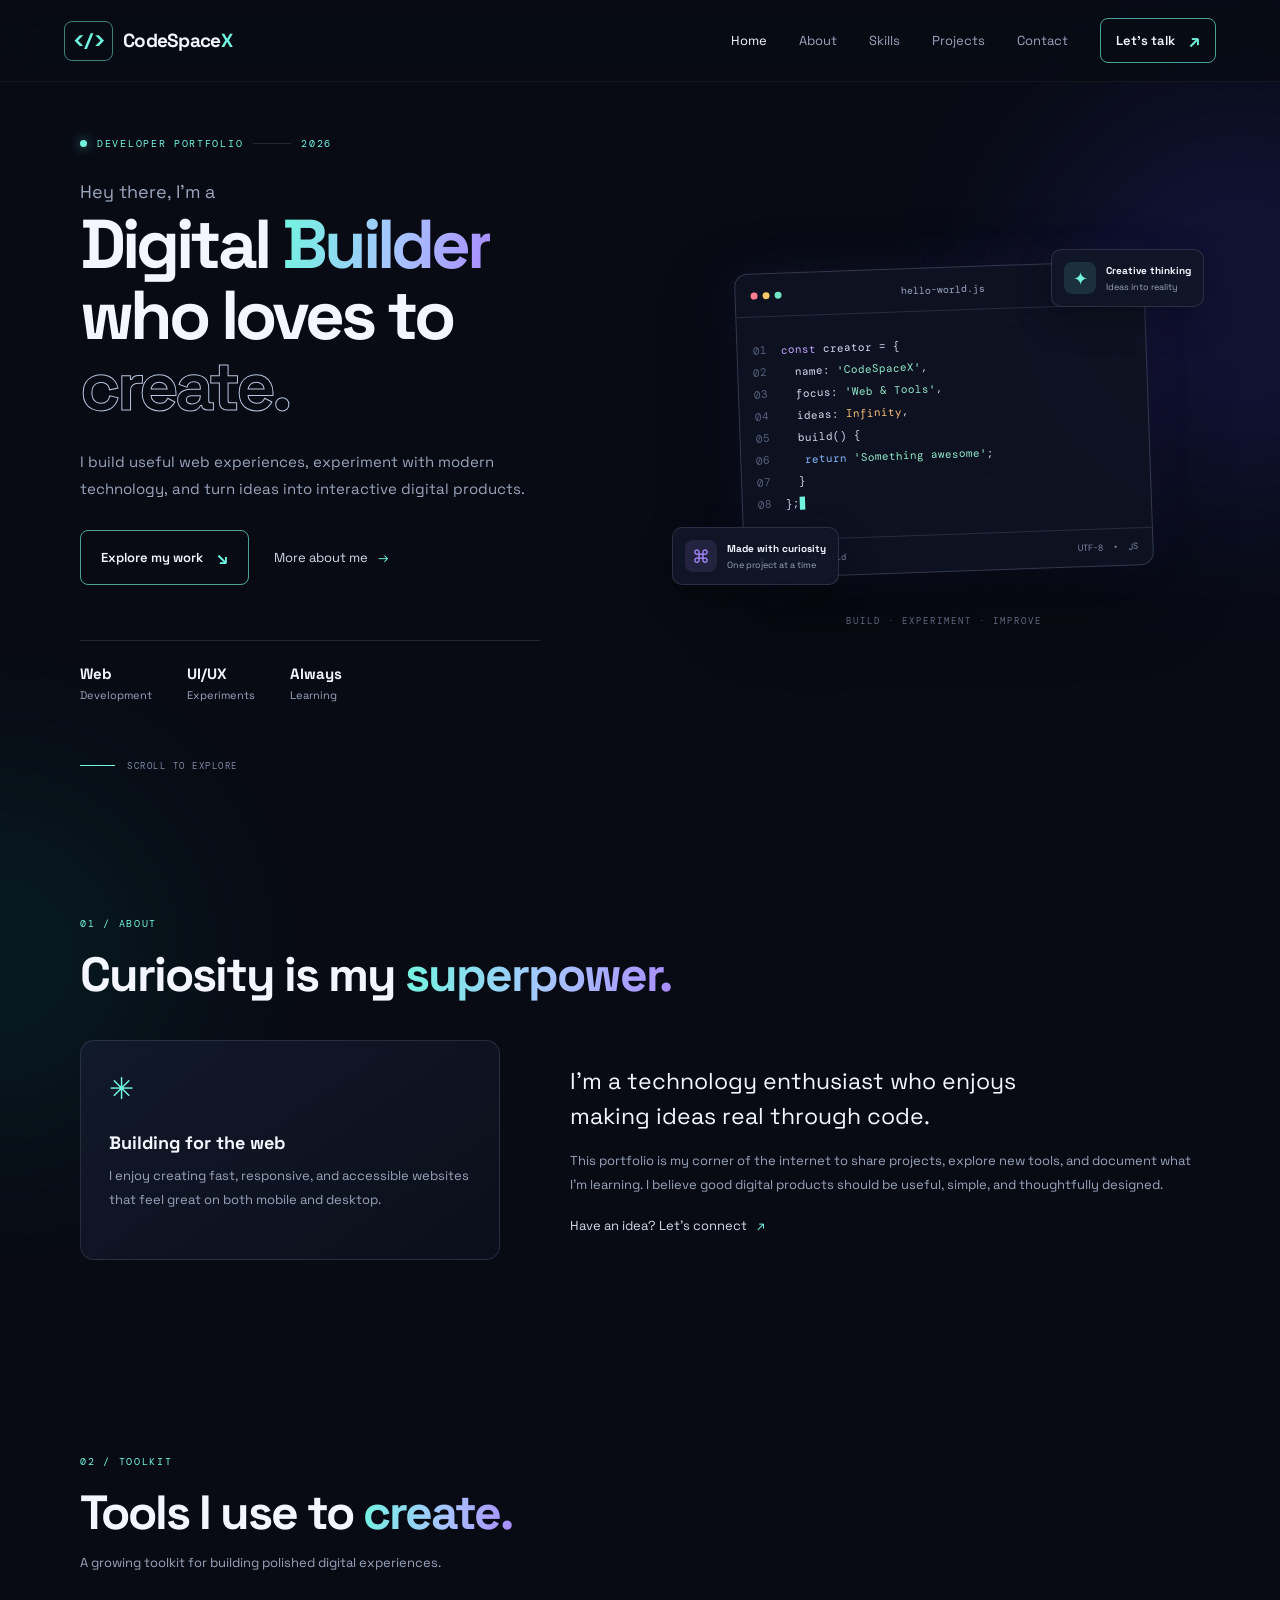
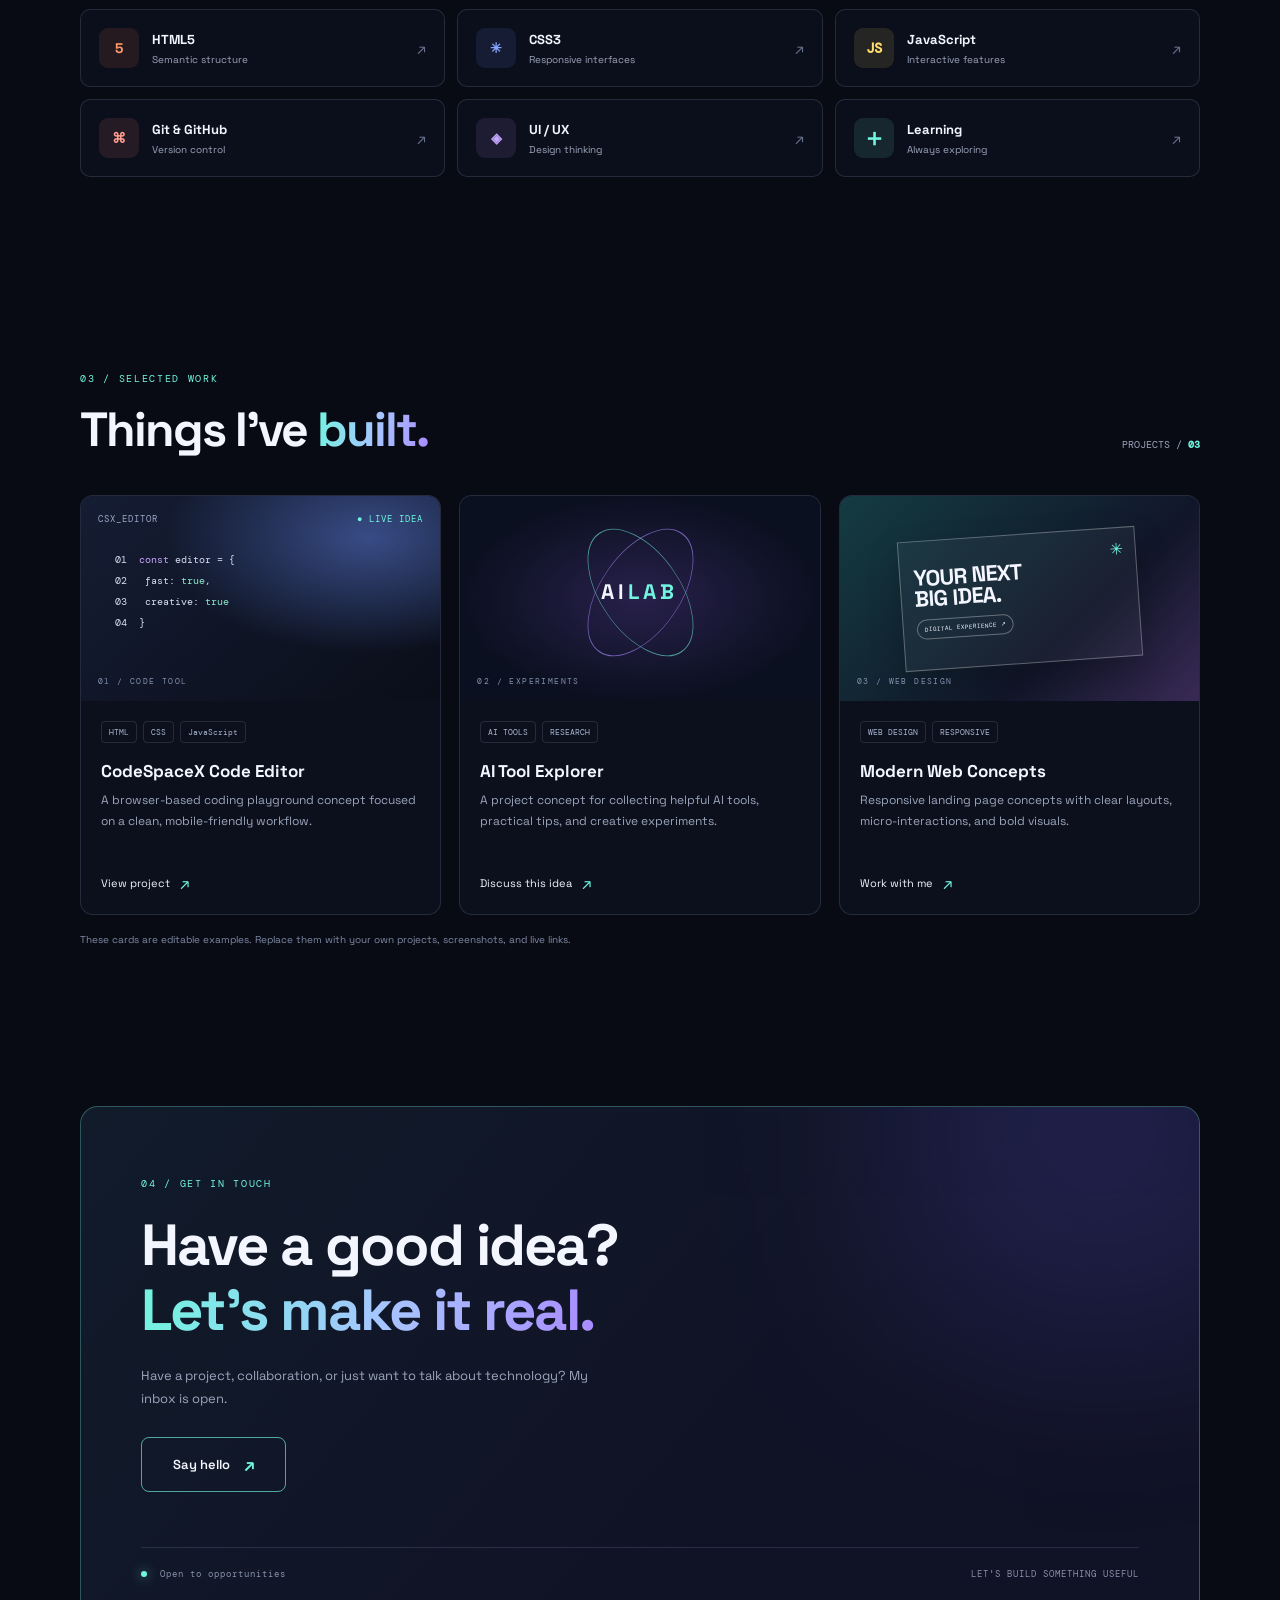
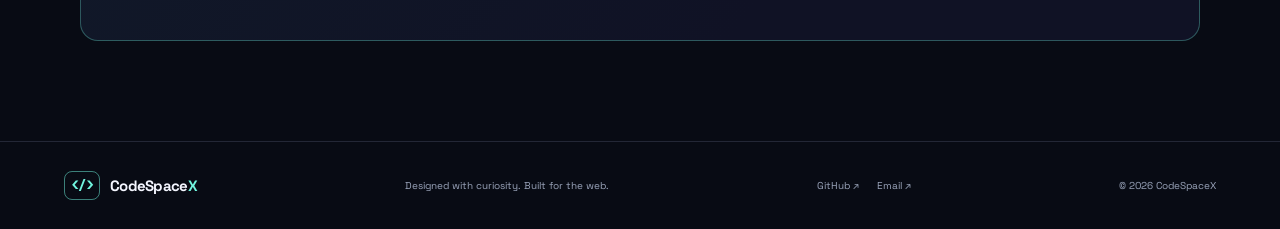
==== index.html @ 58fd900e "Add files via upload" ====
<!DOCTYPE html>
<html lang="en">
<head>
  <meta charset="UTF-8">
  <meta name="viewport" content="width=device-width, initial-scale=1.0">
  <meta name="theme-color" content="#080b14">
  <meta name="description" content="CodeSpaceX — developer portfolio showcasing web projects, tools, and experiments.">
  <title>CodeSpaceX — Developer Portfolio</title>
  <link rel="stylesheet" href="style.css">
  <link rel="preconnect" href="https://fonts.googleapis.com">
  <link rel="preconnect" href="https://fonts.gstatic.com" crossorigin>
  <link href="https://fonts.googleapis.com/css2?family=DM+Mono:wght@400;500&family=Space+Grotesk:wght@400;500;600;700&display=swap" rel="stylesheet">
</head>
<body>
  <div class="ambient ambient-one"></div><div class="ambient ambient-two"></div>
  <header class="site-header">
    <a class="brand" href="#home" aria-label="CodeSpaceX home"><span class="brand-mark">&lt;/&gt;</span><span>CodeSpace<span class="brand-x">X</span></span></a>
    <button class="menu-toggle outline-btn" id="menuToggle" aria-label="Open navigation" aria-expanded="false"><span></span><span></span><span></span></button>
    <nav class="nav" id="nav">
      <a href="#home" class="nav-link active">Home</a><a href="#about" class="nav-link">About</a><a href="#skills" class="nav-link">Skills</a><a href="#projects" class="nav-link">Projects</a><a href="#contact" class="nav-link">Contact</a>
      <a class="outline-btn nav-cta" href="#contact">Let's talk <span>↗</span></a>
    </nav>
  </header>

  <main>
    <section class="hero section" id="home">
      <div class="hero-copy reveal">
        <div class="eyebrow"><span class="status-dot"></span> DEVELOPER PORTFOLIO <span class="eyebrow-line"></span> 2026</div>
        <p class="hero-kicker">Hey there, I'm a</p>
        <h1>Digital <span class="gradient-text">Builder</span><br>who loves to <span class="outline-text">create.</span></h1>
        <p class="hero-description">I build useful web experiences, experiment with modern technology, and turn ideas into interactive digital products.</p>
        <div class="hero-actions"><a class="outline-btn primary-btn" href="#projects">Explore my work <span>↘</span></a><a class="text-link" href="#about">More about me <span>→</span></a></div>
        <div class="hero-meta"><div><strong>Web</strong><span>Development</span></div><div><strong>UI/UX</strong><span>Experiments</span></div><div><strong>Always</strong><span>Learning</span></div></div>
      </div>
      <div class="hero-visual reveal">
        <div class="visual-grid"></div>
        <div class="orbit orbit-a"></div><div class="orbit orbit-b"></div>
        <div class="code-window">
          <div class="window-top"><div class="window-dots"><i></i><i></i><i></i></div><span>hello-world.js</span><span class="window-menu">•••</span></div>
          <div class="code-lines">
            <p><span class="line-no">01</span><span class="code-purple">const</span> creator = {</p>
            <p><span class="line-no">02</span>&nbsp; name: <span class="code-green">'CodeSpaceX'</span>,</p>
            <p><span class="line-no">03</span>&nbsp; focus: <span class="code-green">'Web & Tools'</span>,</p>
            <p><span class="line-no">04</span>&nbsp; ideas: <span class="code-orange">Infinity</span>,</p>
            <p><span class="line-no">05</span>&nbsp; build() {</p>
            <p><span class="line-no">06</span>&nbsp;&nbsp; <span class="code-blue">return</span> <span class="code-green">'Something awesome'</span>;</p>
            <p><span class="line-no">07</span>&nbsp; }</p><p><span class="line-no">08</span>};<span class="cursor">▋</span></p>
          </div>
          <div class="code-footer"><span><i class="status-dot"></i> Ready to build</span><span>UTF-8&nbsp; • &nbsp;JS</span></div>
        </div>
        <div class="floating-chip chip-top"><span class="chip-icon">✦</span><span><b>Creative thinking</b><small>Ideas into reality</small></span></div>
        <div class="floating-chip chip-bottom"><span class="chip-icon purple">⌘</span><span><b>Made with curiosity</b><small>One project at a time</small></span></div>
        <div class="visual-caption">BUILD · EXPERIMENT · IMPROVE</div>
      </div>
      <a class="scroll-cue" href="#about"><span class="scroll-line"></span> SCROLL TO EXPLORE</a>
    </section>

    <section class="section about-section" id="about">
      <div class="section-heading reveal"><p class="eyebrow">01 / ABOUT</p><h2>Curiosity is my <span class="gradient-text">superpower.</span></h2></div>
      <div class="about-grid">
        <div class="about-card glass-card reveal"><div class="card-symbol">✳</div><h3>Building for the web</h3><p>I enjoy creating fast, responsive, and accessible websites that feel great on both mobile and desktop.</p></div>
        <div class="about-copy reveal"><p class="large-copy">I'm a technology enthusiast who enjoys making ideas real through code.</p><p>This portfolio is my corner of the internet to share projects, explore new tools, and document what I'm learning. I believe good digital products should be useful, simple, and thoughtfully designed.</p><a class="text-link" href="#contact">Have an idea? Let's connect <span>↗</span></a></div>
      </div>
    </section>

    <section class="section skills-section" id="skills">
      <div class="section-heading reveal"><p class="eyebrow">02 / TOOLKIT</p><h2>Tools I use to <span class="gradient-text">create.</span></h2><p class="section-subtitle">A growing toolkit for building polished digital experiences.</p></div>
      <div class="skills-grid reveal">
        <div class="skill-item"><span class="skill-icon html-icon">5</span><div><h3>HTML5</h3><p>Semantic structure</p></div><span class="skill-arrow">↗</span></div>
        <div class="skill-item"><span class="skill-icon css-icon">✳</span><div><h3>CSS3</h3><p>Responsive interfaces</p></div><span class="skill-arrow">↗</span></div>
        <div class="skill-item"><span class="skill-icon js-icon">JS</span><div><h3>JavaScript</h3><p>Interactive features</p></div><span class="skill-arrow">↗</span></div>
        <div class="skill-item"><span class="skill-icon git-icon">⌘</span><div><h3>Git & GitHub</h3><p>Version control</p></div><span class="skill-arrow">↗</span></div>
        <div class="skill-item"><span class="skill-icon ui-icon">◈</span><div><h3>UI / UX</h3><p>Design thinking</p></div><span class="skill-arrow">↗</span></div>
        <div class="skill-item"><span class="skill-icon learn-icon">＋</span><div><h3>Learning</h3><p>Always exploring</p></div><span class="skill-arrow">↗</span></div>
      </div>
    </section>

    <section class="section projects-section" id="projects">
      <div class="section-heading projects-heading reveal"><div><p class="eyebrow">03 / SELECTED WORK</p><h2>Things I've <span class="gradient-text">built.</span></h2></div><span class="project-count">PROJECTS / <b>03</b></span></div>
      <div class="projects-grid">
        <article class="project-card reveal"><div class="project-art art-editor"><div class="art-top"><span>CSX_EDITOR</span><span>● LIVE IDEA</span></div><div class="mini-editor"><span class="mini-line">01&nbsp; <i>const</i> editor = {</span><span class="mini-line">02&nbsp;&nbsp; fast: <b>true</b>,</span><span class="mini-line">03&nbsp;&nbsp; creative: <b>true</b></span><span class="mini-line">04&nbsp; }</span></div><div class="art-bottom">01 / CODE TOOL</div></div><div class="project-info"><div class="project-tags"><span>HTML</span><span>CSS</span><span>JavaScript</span></div><h3>CodeSpaceX Code Editor</h3><p>A browser-based coding playground concept focused on a clean, mobile-friendly workflow.</p><a class="project-link" href="https://codespacex-global.github.io/CodeSpaceX-Code-Editor/" target="_blank" rel="noopener noreferrer">View project <span>↗</span></a></div></article>
        <article class="project-card reveal"><div class="project-art art-lab"><div class="lab-orb orb-one"></div><div class="lab-orb orb-two"></div><div class="lab-center">AI<span>LAB</span></div><div class="art-bottom">02 / EXPERIMENTS</div></div><div class="project-info"><div class="project-tags"><span>AI TOOLS</span><span>RESEARCH</span></div><h3>AI Tool Explorer</h3><p>A project concept for collecting helpful AI tools, practical tips, and creative experiments.</p><a class="project-link" href="#contact">Discuss this idea <span>↗</span></a></div></article>
        <article class="project-card reveal"><div class="project-art art-web"><div class="web-card"><span class="web-star">✳</span><span class="web-title">YOUR NEXT<br>BIG IDEA.</span><span class="web-pill">DIGITAL EXPERIENCE ↗</span></div><div class="art-bottom">03 / WEB DESIGN</div></div><div class="project-info"><div class="project-tags"><span>WEB DESIGN</span><span>RESPONSIVE</span></div><h3>Modern Web Concepts</h3><p>Responsive landing page concepts with clear layouts, micro-interactions, and bold visuals.</p><a class="project-link" href="#contact">Work with me <span>↗</span></a></div></article>
      </div>
      <p class="project-note">These cards are editable examples. Replace them with your own projects, screenshots, and live links.</p>
    </section>

    <section class="contact-section section" id="contact">
      <div class="contact-panel reveal"><div class="contact-glow"></div><p class="eyebrow">04 / GET IN TOUCH</p><h2>Have a good idea?<br><span class="gradient-text">Let's make it real.</span></h2><p class="contact-description">Have a project, collaboration, or just want to talk about technology? My inbox is open.</p><a class="outline-btn primary-btn contact-btn" href="mailto:scriptxpay@outlook.com?subject=Hello%20CodeSpaceX">Say hello <span>↗</span></a><div class="contact-bottom"><span><i class="status-dot"></i> Open to opportunities</span><span>LET'S BUILD SOMETHING USEFUL</span></div></div>
    </section>
  </main>

  <footer class="footer"><a class="brand" href="#home"><span class="brand-mark">&lt;/&gt;</span><span>CodeSpace<span class="brand-x">X</span></span></a><p>Designed with curiosity. Built for the web.</p><div class="footer-links"><a href="https://github.com/codespacex-global" target="_blank" rel="noopener noreferrer">GitHub ↗</a><a href="mailto:scriptxpay@outlook.com">Email ↗</a></div><span class="copyright">© <span id="year"></span> CodeSpaceX</span></footer>
  <button id="backToTop" class="back-to-top outline-btn" aria-label="Back to top">↑</button>
  <script src="script.js"></script>
</body>
</html>
---- style.css ----
:root{--bg:#080b14;--panel:#101522;--panel2:#0d1220;--text:#f4f6ff;--muted:#9ba5bb;--line:rgba(166,180,218,.17);--cyan:#71f5df;--purple:#a98bff;--font:'Space Grotesk',sans-serif;--mono:'DM Mono',monospace}*{box-sizing:border-box}html{scroll-behavior:smooth;scroll-padding-top:90px}body{margin:0;background:var(--bg);color:var(--text);font-family:var(--font);overflow-x:hidden}a{color:inherit;text-decoration:none}button{font:inherit}.ambient{position:absolute;pointer-events:none;filter:blur(90px);opacity:.15;border-radius:50%;z-index:-1}.ambient-one{width:400px;height:400px;background:#4d44ff;top:100px;right:-160px}.ambient-two{width:350px;height:350px;background:#00d7b4;top:780px;left:-180px;opacity:.08}.site-header{height:82px;padding:0 max(5vw,24px);display:flex;align-items:center;justify-content:space-between;border-bottom:1px solid rgba(255,255,255,.06);position:sticky;top:0;background:rgba(8,11,20,.82);backdrop-filter:blur(18px);z-index:20}.brand{display:inline-flex;align-items:center;gap:10px;font-size:19px;font-weight:700;letter-spacing:-.7px}.brand-mark{font-family:var(--mono);font-size:18px;color:var(--cyan);border:1px solid rgba(113,245,223,.5);border-radius:8px;padding:7px 8px}.brand-x{color:var(--cyan)}.nav{display:flex;align-items:center;gap:32px}.nav-link{font-size:13px;color:var(--muted);transition:color .25s}.nav-link:hover,.nav-link.active{color:var(--text)}.outline-btn{display:inline-flex;align-items:center;justify-content:center;gap:14px;border:1px solid rgba(113,245,223,.65);background:transparent;color:var(--text);padding:13px 18px;border-radius:8px;font-size:13px;font-weight:600;transition:transform .2s,background .25s,border-color .25s,box-shadow .25s;cursor:pointer}.outline-btn:hover{background:rgba(113,245,223,.09);border-color:var(--cyan);box-shadow:0 0 25px rgba(113,245,223,.1);transform:translateY(-2px)}.outline-btn:active{transform:scale(.96)}.nav-cta{padding:10px 15px}.nav-cta span,.primary-btn span{color:var(--cyan);font-size:18px}.menu-toggle{display:none;padding:10px;gap:4px;flex-direction:column}.menu-toggle span{width:20px;height:2px;background:var(--text);display:block}.section{width:min(1120px,90%);margin:0 auto}.hero{min-height:690px;display:grid;grid-template-columns:1.05fr .95fr;align-items:center;gap:40px;position:relative;padding-top:55px;padding-bottom:100px}.eyebrow{font:10px var(--mono);letter-spacing:1.7px;color:var(--cyan);display:flex;align-items:center;gap:10px}.status-dot{display:inline-block;width:7px;height:7px;background:var(--cyan);border-radius:50%;box-shadow:0 0 12px rgba(113,245,223,.65)}.eyebrow-line{width:38px;height:1px;background:var(--line)}.hero-kicker{font-size:18px;color:var(--muted);margin:30px 0 6px}.hero h1{font-size:clamp(45px,5.4vw,76px);line-height:1.03;letter-spacing:-4px;margin:0;font-weight:700}.gradient-text{background:linear-gradient(100deg,var(--cyan),#a7c4ff 55%,var(--purple));-webkit-background-clip:text;background-clip:text;color:transparent}.outline-text{-webkit-text-stroke:1px #b9c4dc;color:transparent}.hero-description{color:var(--muted);line-height:1.8;max-width:450px;font-size:15px;margin:25px 0 28px}.hero-actions{display:flex;align-items:center;gap:25px;flex-wrap:wrap}.primary-btn{padding:15px 20px}.text-link{font-size:13px;color:#d4daea;transition:color .2s}.text-link span{color:var(--cyan);margin-left:7px}.text-link:hover{color:var(--cyan)}.hero-meta{display:flex;gap:35px;margin-top:55px;padding-top:23px;border-top:1px solid var(--line);max-width:460px}.hero-meta div{display:flex;flex-direction:column;gap:5px}.hero-meta strong{font-size:15px}.hero-meta span{font-size:11px;color:var(--muted)}.hero-visual{min-height:420px;position:relative;display:flex;align-items:center;justify-content:center}.visual-grid{position:absolute;inset:0;background-image:linear-gradient(rgba(164,177,218,.07) 1px,transparent 1px),linear-gradient(90deg,rgba(164,177,218,.07) 1px,transparent 1px);background-size:30px 30px;mask-image:radial-gradient(ellipse,black 15%,transparent 72%)}.orbit{position:absolute;border:1px solid rgba(169,139,255,.25);border-radius:50%;transform:rotate(-24deg)}.orbit-a{width:370px;height:150px}.orbit-b{width:330px;height:230px;transform:rotate(50deg);border-color:rgba(113,245,223,.18)}.code-window{width:min(410px,95%);background:rgba(14,19,33,.94);border:1px solid rgba(174,189,229,.23);border-radius:13px;box-shadow:0 30px 80px rgba(0,0,0,.4),0 0 45px rgba(105,91,255,.1);position:relative;z-index:2;overflow:hidden;transform:rotate(-2deg)}.window-top{height:43px;border-bottom:1px solid var(--line);display:flex;align-items:center;justify-content:space-between;padding:0 15px;color:#9aa6c2;font:10px var(--mono)}.window-dots{display:flex;gap:5px}.window-dots i{width:7px;height:7px;border-radius:50%;background:#ff7c93}.window-dots i:nth-child(2){background:#f6c66a}.window-dots i:nth-child(3){background:#71e5c5}.window-menu{letter-spacing:2px}.code-lines{padding:22px 15px 25px;font:11px/2 var(--mono);color:#d5d9eb;white-space:nowrap}.code-lines p{margin:0}.line-no{display:inline-block;width:28px;color:#55617c}.code-purple{color:#c3a4ff}.code-green{color:#91e9ca}.code-orange{color:#ffc17b}.code-blue{color:#87b8ff}.cursor{color:var(--cyan);animation:blink 1s steps(2,start) infinite}.code-footer{padding:12px 15px;border-top:1px solid var(--line);display:flex;justify-content:space-between;font:9px var(--mono);color:#7f8aa6}.code-footer .status-dot{width:5px;height:5px;margin-right:6px}.floating-chip{position:absolute;z-index:4;background:rgba(17,23,39,.95);border:1px solid var(--line);box-shadow:0 12px 35px #0004;border-radius:10px;padding:12px;display:flex;align-items:center;gap:10px;animation:float 5s ease-in-out infinite}.chip-top{top:40px;right:-4px}.chip-bottom{bottom:44px;left:-15px;animation-delay:-2s}.chip-icon{width:32px;height:32px;display:grid;place-items:center;border-radius:8px;background:rgba(113,245,223,.12);color:var(--cyan);font-size:18px}.chip-icon.purple{color:var(--purple);background:rgba(169,139,255,.12)}.floating-chip b,.floating-chip small{display:block}.floating-chip b{font-size:10px}.floating-chip small{font-size:9px;color:var(--muted);margin-top:4px}.visual-caption{position:absolute;bottom:2px;font:9px var(--mono);letter-spacing:2px;color:#6f7892}.scroll-cue{position:absolute;bottom:30px;left:0;display:flex;align-items:center;gap:12px;font:9px var(--mono);letter-spacing:1.5px;color:#7f8aa6}.scroll-line{height:1px;width:35px;background:var(--cyan)}.about-section,.skills-section,.projects-section{padding-top:105px;padding-bottom:80px}.section-heading{margin-bottom:38px}.section-heading .eyebrow{margin-bottom:18px}.section-heading h2,.contact-panel h2{font-size:clamp(32px,4vw,48px);letter-spacing:-2px;line-height:1.13;margin:0}.about-grid{display:grid;grid-template-columns:.8fr 1.2fr;gap:70px;align-items:center}.glass-card{border:1px solid var(--line);background:linear-gradient(145deg,rgba(20,28,46,.8),rgba(12,16,28,.8));border-radius:14px;padding:28px;min-height:220px}.card-symbol{color:var(--cyan);font-size:30px;margin-bottom:23px}.glass-card h3{font-size:18px;margin:0 0 10px}.glass-card p,.about-copy p:not(.large-copy){color:var(--muted);font-size:13px;line-height:1.85;margin:0}.large-copy{font-size:23px;line-height:1.5;max-width:500px;margin:0 0 16px}.about-copy .text-link{display:inline-block;margin-top:20px}.section-subtitle{font-size:13px;color:var(--muted);margin-top:14px}.skills-grid{display:grid;grid-template-columns:repeat(3,1fr);gap:12px}.skill-item{display:flex;align-items:center;gap:13px;padding:18px;border:1px solid var(--line);border-radius:10px;background:rgba(16,21,34,.55);transition:transform .25s,border-color .25s,background .25s}.skill-item:hover{transform:translateY(-4px);border-color:rgba(113,245,223,.5);background:rgba(21,30,45,.8)}.skill-icon{width:40px;height:40px;border-radius:9px;display:grid;place-items:center;font-weight:700;font-size:14px;flex-shrink:0}.html-icon{background:#ff79451b;color:#ff986b}.css-icon{background:#6b8dff1b;color:#86a3ff}.js-icon{background:#ffdc6d1b;color:#ffdc6d;font-family:var(--mono)}.git-icon{background:#ff81751b;color:#ff9b8f}.ui-icon{background:#b68cff1b;color:#c5a6ff}.learn-icon{background:#71f5df1b;color:var(--cyan);font-size:24px}.skill-item h3{font-size:13px;margin:0 0 5px}.skill-item p{font-size:10px;color:var(--muted);margin:0}.skill-arrow{margin-left:auto;color:#66718c;font-size:15px}.projects-heading{display:flex;justify-content:space-between;align-items:end}.project-count{font:10px var(--mono);color:var(--muted);padding-bottom:6px}.project-count b{color:var(--cyan)}.projects-grid{display:grid;grid-template-columns:repeat(3,1fr);gap:18px}.project-card{border:1px solid var(--line);border-radius:13px;overflow:hidden;background:rgba(14,19,32,.7);transition:transform .25s,border-color .25s}.project-card:hover{transform:translateY(-5px);border-color:rgba(113,245,223,.45)}.project-art{height:205px;position:relative;overflow:hidden;padding:17px}.art-top{display:flex;justify-content:space-between;font:9px var(--mono);letter-spacing:1px;color:#9ba7c5}.art-top span:last-child{color:var(--cyan)}.art-editor{background:radial-gradient(ellipse at 80% 20%,#384c86 0,transparent 50%),linear-gradient(140deg,#151d34,#0a0e19)}.mini-editor{display:flex;flex-direction:column;gap:8px;margin:28px 0 0 17px;font:10px var(--mono);color:#d5dff5}.mini-line i{font-style:normal;color:#c5a4ff}.mini-line b{font-weight:400;color:#8ce8c8}.art-bottom{position:absolute;bottom:15px;left:17px;font:8px var(--mono);letter-spacing:1.4px;color:#8290ad}.art-lab{background:radial-gradient(ellipse at 50% 50%,#28204b,#0b1020 70%)}.lab-orb{position:absolute;border-radius:50%;border:1px solid rgba(169,139,255,.65);width:145px;height:145px;left:calc(50% - 72px);top:24px;transform:rotate(35deg) scaleX(.55)}.orb-two{transform:rotate(-35deg) scaleX(.55);border-color:rgba(113,245,223,.6)}.lab-center{position:absolute;top:82px;left:0;right:0;text-align:center;font-size:21px;font-weight:700;letter-spacing:4px}.lab-center span{color:var(--cyan)}.art-web{background:linear-gradient(135deg,#143c42,#111629 65%,#392a55);display:grid;place-items:center}.web-card{border:1px solid #ffffff4a;background:#ffffff0a;width:73%;height:130px;padding:13px;position:relative;transform:rotate(-4deg);box-shadow:0 15px 35px #0003}.web-star{position:absolute;right:12px;top:10px;color:var(--cyan)}.web-title{display:block;font-size:22px;line-height:.95;letter-spacing:-1px;font-weight:700;margin-top:13px}.web-pill{display:inline-block;margin-top:10px;padding:5px 7px;border:1px solid #ffffff55;border-radius:20px;font:6px var(--mono)}.project-info{padding:20px}.project-tags{display:flex;gap:6px;flex-wrap:wrap}.project-tags span{font:8px var(--mono);color:#aab6d2;border:1px solid var(--line);border-radius:4px;padding:5px 7px}.project-info h3{font-size:17px;margin:17px 0 8px}.project-info p{font-size:12px;line-height:1.75;color:var(--muted);min-height:63px;margin:0 0 18px}.project-link{font-size:11px;color:var(--text);display:inline-flex;gap:10px;align-items:center}.project-link span{color:var(--cyan);font-size:16px;transition:transform .2s}.project-link:hover span{transform:translate(3px,-3px)}.project-note{color:#7f8aa6;font-size:10px;margin-top:18px}.contact-section{padding-top:70px;padding-bottom:100px}.contact-panel{position:relative;overflow:hidden;border:1px solid rgba(113,245,223,.3);border-radius:18px;padding:60px;background:linear-gradient(130deg,#111b2a,#101225 70%)}.contact-glow{position:absolute;right:-90px;top:-160px;width:380px;height:380px;background:#7064ff;filter:blur(110px);opacity:.18;pointer-events:none}.contact-panel>*:not(.contact-glow){position:relative}.contact-panel .eyebrow{margin-bottom:23px}.contact-panel h2{font-size:clamp(36px,5vw,58px)}.contact-description{font-size:13px;color:var(--muted);max-width:460px;line-height:1.8;margin:20px 0 26px}.contact-btn{min-width:145px}.contact-bottom{display:flex;justify-content:space-between;gap:15px;border-top:1px solid var(--line);margin-top:55px;padding-top:20px;font:9px var(--mono);letter-spacing:1px;color:#8792ac}.contact-bottom .status-dot{width:6px;height:6px;margin-right:7px}.footer{border-top:1px solid var(--line);padding:27px 5%;display:flex;align-items:center;justify-content:space-between;gap:20px;flex-wrap:wrap}.footer .brand{font-size:15px}.footer .brand-mark{font-size:13px;padding:5px 6px}.footer p,.copyright,.footer-links a{font-size:10px;color:var(--muted)}.footer-links{display:flex;gap:18px}.footer-links a:hover{color:var(--cyan)}.back-to-top{position:fixed;right:22px;bottom:22px;width:42px;height:42px;padding:0;font-size:20px;background:#0c1320;opacity:0;visibility:hidden;transform:translateY(10px);z-index:15}.back-to-top.visible{opacity:1;visibility:visible;transform:translateY(0)}.reveal{opacity:0;transform:translateY(22px);transition:opacity .7s ease,transform .7s ease}.reveal.in-view{opacity:1;transform:translateY(0)}@keyframes float{0%,100%{translate:0 0}50%{translate:0 -9px}}@keyframes blink{to{visibility:hidden}}@media(max-width:900px){.hero{grid-template-columns:1fr 1fr;gap:15px}.hero h1{font-size:clamp(43px,6vw,60px);letter-spacing:-3px}.hero-visual{transform:scale(.9)}.chip-top{right:-15px}.about-grid{gap:35px}.projects-grid{gap:12px}.project-info{padding:15px}.project-art{height:180px}.contact-panel{padding:45px}}@media(max-width:700px){.site-header{height:70px;padding:0 5%}.menu-toggle{display:flex}.nav{display:none;position:absolute;top:69px;left:0;right:0;padding:20px 5% 25px;background:rgba(8,11,20,.98);border-bottom:1px solid var(--line);flex-direction:column;align-items:stretch;gap:0}.nav.open{display:flex}.nav-link{padding:14px 0;border-bottom:1px solid rgba(255,255,255,.05)}.nav-cta{margin-top:15px;align-self:flex-start}.hero{grid-template-columns:1fr;padding-top:65px;padding-bottom:85px;gap:25px}.hero h1{font-size:clamp(48px,12vw,70px);letter-spacing:-3px}.hero-description{font-size:14px}.hero-meta{margin-top:38px;gap:25px}.hero-visual{min-height:370px;margin-top:10px;transform:none}.code-window{width:min(410px,90%)}.chip-top{right:0;top:12px}.chip-bottom{left:0;bottom:30px}.scroll-cue{bottom:12px}.about-section,.skills-section,.projects-section{padding-top:75px;padding-bottom:45px}.about-grid{grid-template-columns:1fr;gap:25px}.glass-card{min-height:auto}.skills-grid{grid-template-columns:repeat(2,1fr);gap:9px}.skill-item{padding:12px;gap:9px}.skill-icon{width:34px;height:34px}.skill-item h3{font-size:12px}.skill-item p{font-size:9px}.projects-heading{align-items:start;gap:10px}.project-count{font-size:8px;padding-top:8px}.projects-grid{grid-template-columns:1fr;gap:18px}.project-art{height:210px}.project-info{padding:20px}.project-info p{min-height:0}.contact-section{padding-top:45px;padding-bottom:65px}.contact-panel{padding:35px 24px}.contact-bottom{margin-top:40px;flex-direction:column}.footer{justify-content:center;text-align:center;flex-direction:column;gap:13px;padding:28px 5%}.footer p{margin:0}.back-to-top{right:14px;bottom:14px}}@media(prefers-reduced-motion:reduce){*,*::before,*::after{scroll-behavior:auto!important;animation-duration:.01ms!important;transition-duration:.01ms!important}.reveal{opacity:1;transform:none}}
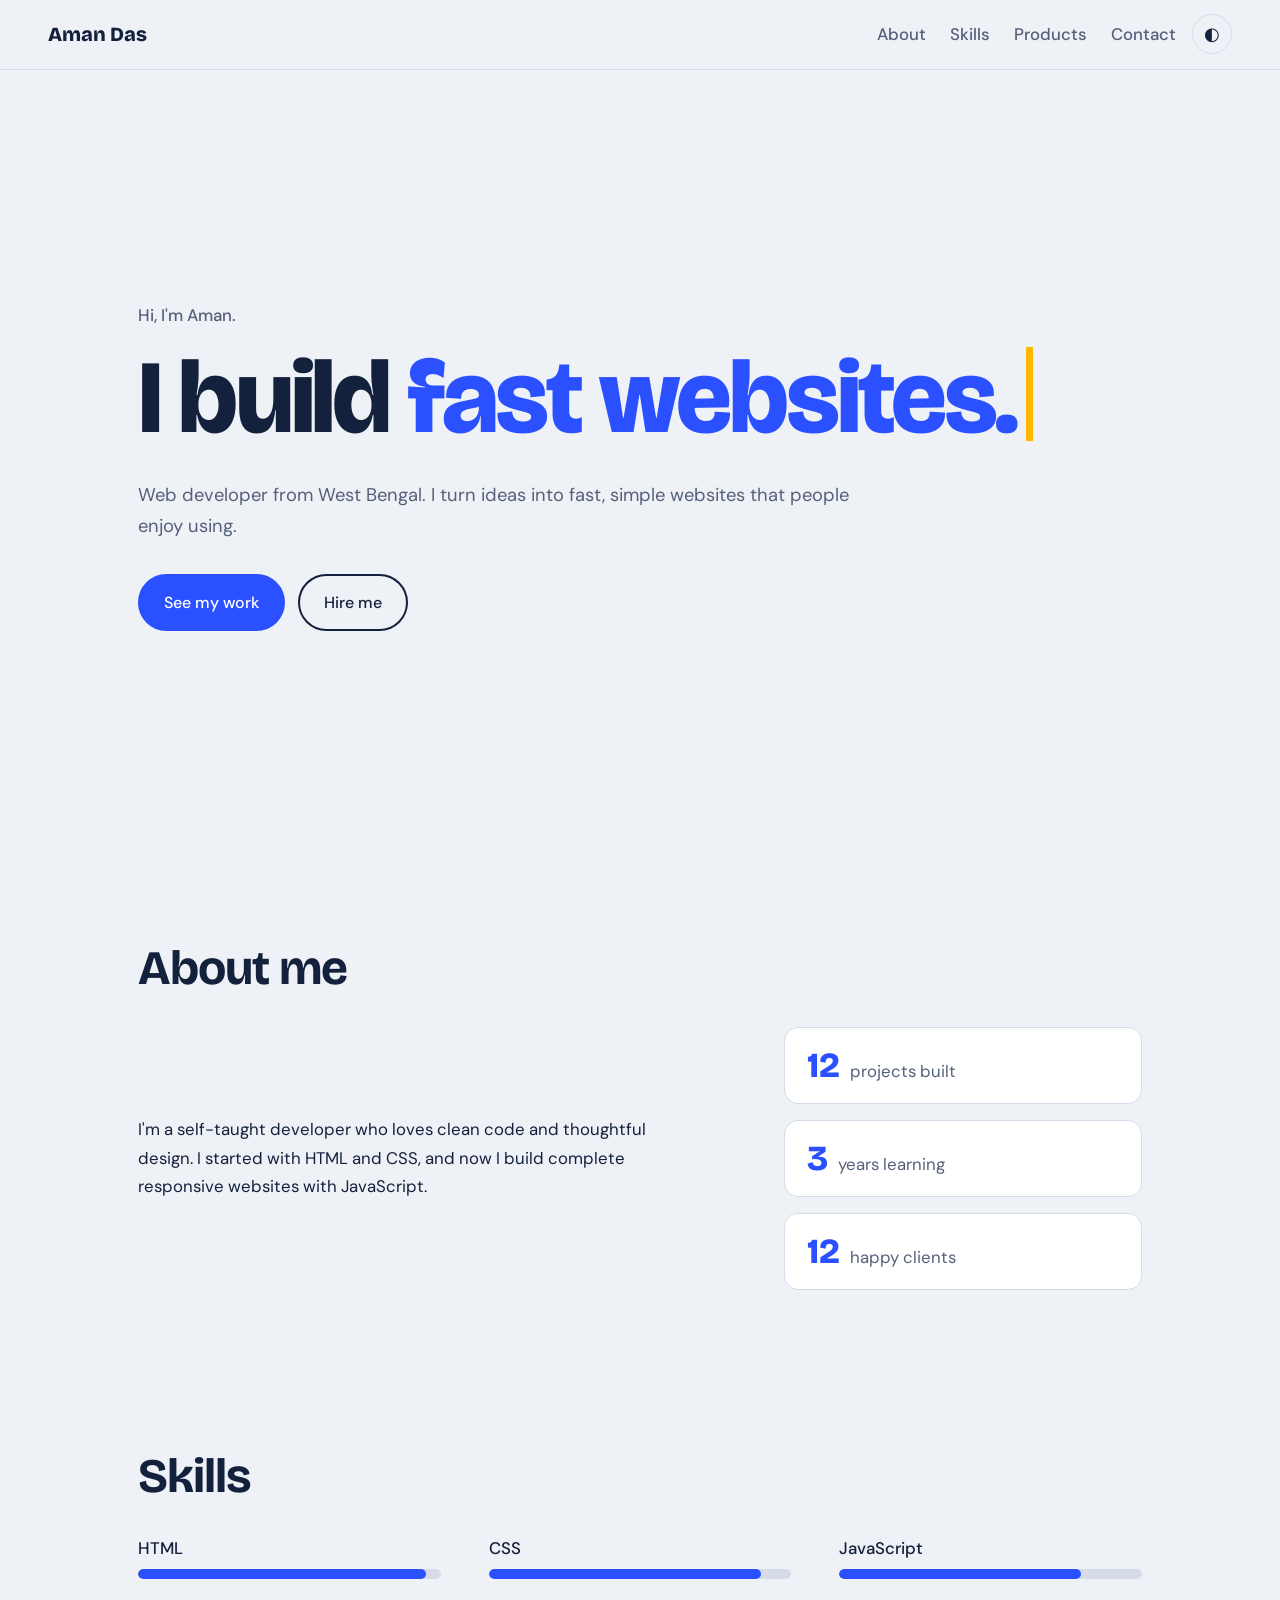
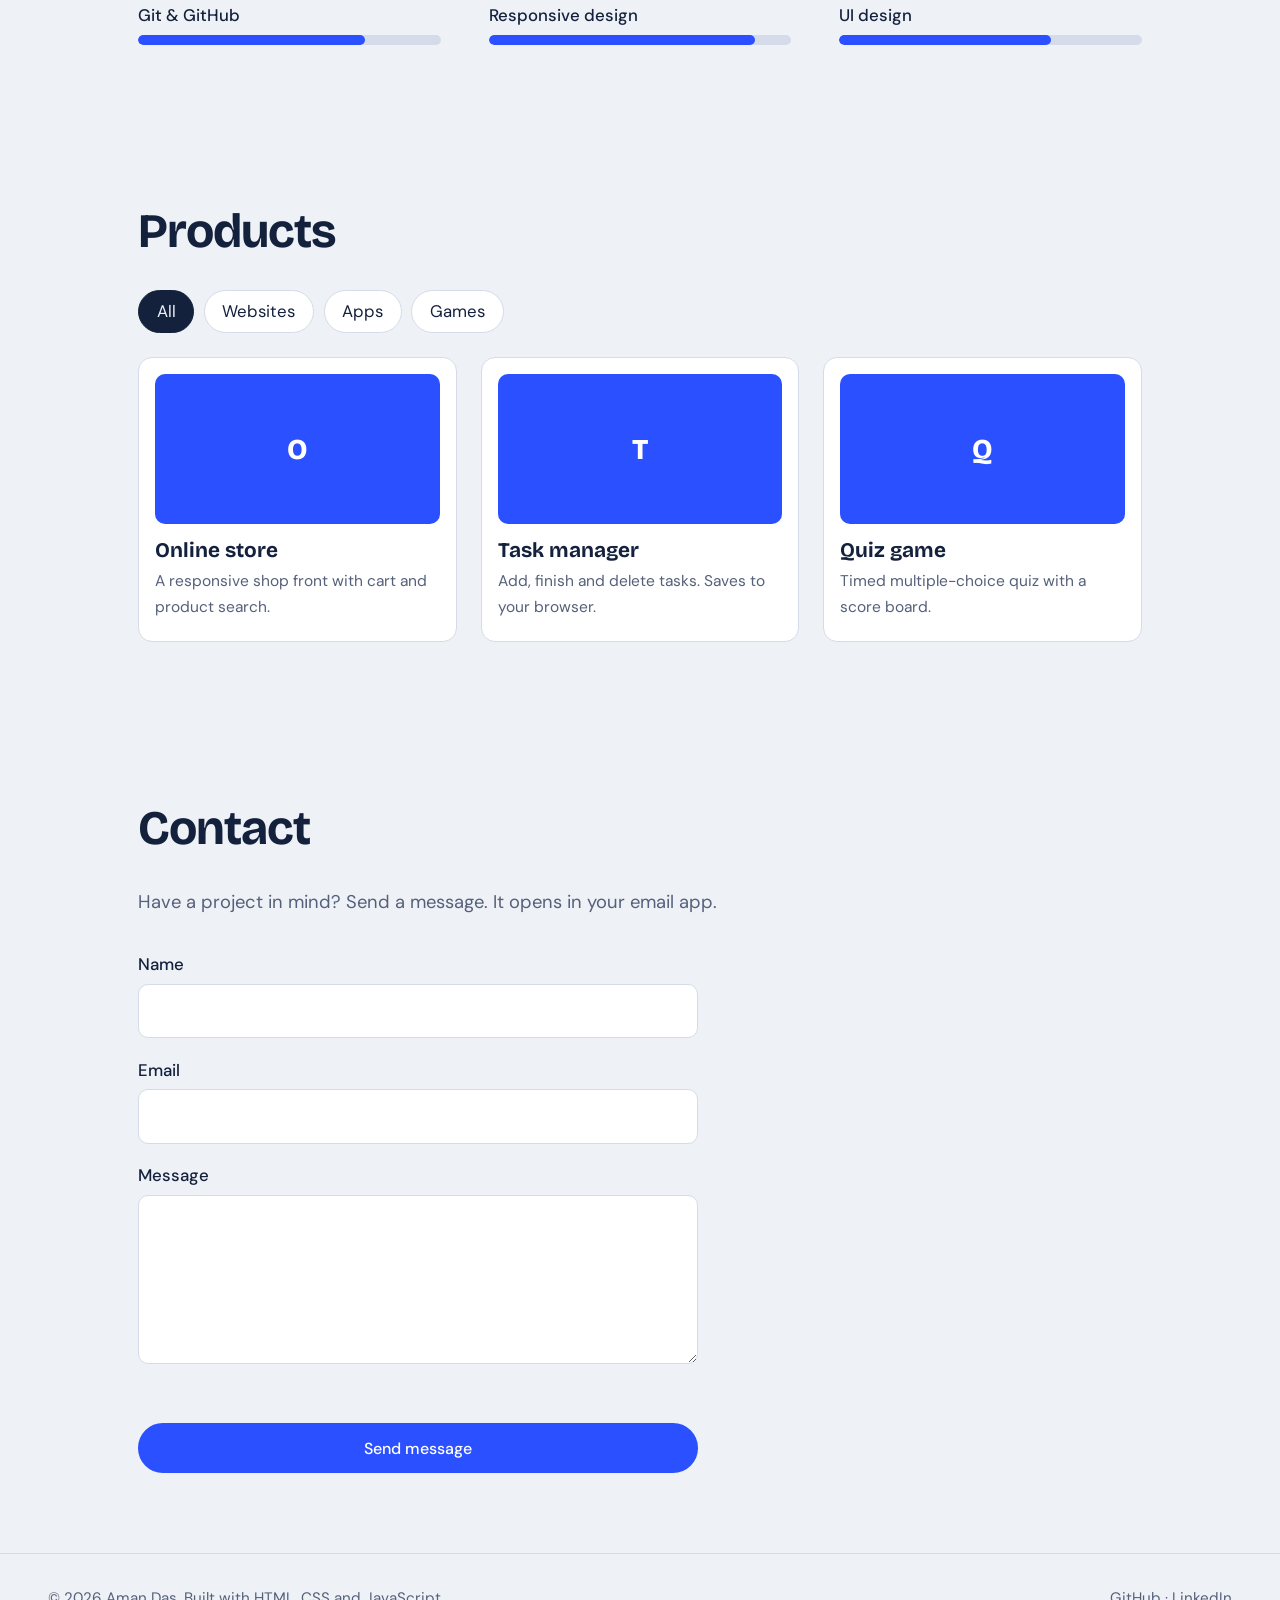
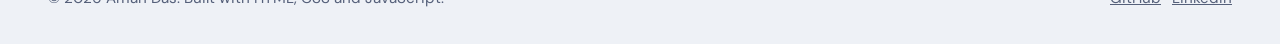
==== commit 68a6b81b: "Add files via upload" ====
--- a/index.html
+++ b/index.html
@@ -1,97 +1,86 @@
 <!DOCTYPE html>
 <html lang="en">
 <head>
-  <meta charset="UTF-8">
-  <meta name="viewport" content="width=device-width, initial-scale=1.0">
-  <meta name="theme-color" content="#080b14">
-  <meta name="description" content="CodeSpaceX — developer portfolio showcasing web projects, tools, and experiments.">
-  <title>CodeSpaceX — Developer Portfolio</title>
-  <link rel="stylesheet" href="style.css">
-  <link rel="preconnect" href="https://fonts.googleapis.com">
-  <link rel="preconnect" href="https://fonts.gstatic.com" crossorigin>
-  <link href="https://fonts.googleapis.com/css2?family=DM+Mono:wght@400;500&family=Space+Grotesk:wght@400;500;600;700&display=swap" rel="stylesheet">
+<meta charset="UTF-8">
+<meta name="viewport" content="width=device-width, initial-scale=1">
+<title>Aman Das | Web Developer</title>
+<meta name="description" content="Portfolio of Aman Das, a web developer who builds fast, clean websites.">
+<link rel="preconnect" href="https://fonts.googleapis.com">
+<link rel="preconnect" href="https://fonts.gstatic.com" crossorigin>
+<link href="https://fonts.googleapis.com/css2?family=Bricolage+Grotesque:wght@500;700;800&family=DM+Sans:wght@400;500&display=swap" rel="stylesheet">
+<link rel="stylesheet" href="style.css">
 </head>
 <body>
-  <div class="ambient ambient-one"></div><div class="ambient ambient-two"></div>
-  <header class="site-header">
-    <a class="brand" href="#home" aria-label="CodeSpaceX home"><span class="brand-mark">&lt;/&gt;</span><span>CodeSpace<span class="brand-x">X</span></span></a>
-    <button class="menu-toggle outline-btn" id="menuToggle" aria-label="Open navigation" aria-expanded="false"><span></span><span></span><span></span></button>
-    <nav class="nav" id="nav">
-      <a href="#home" class="nav-link active">Home</a><a href="#about" class="nav-link">About</a><a href="#skills" class="nav-link">Skills</a><a href="#projects" class="nav-link">Projects</a><a href="#contact" class="nav-link">Contact</a>
-      <a class="outline-btn nav-cta" href="#contact">Let's talk <span>↗</span></a>
-    </nav>
-  </header>
+<header class="nav">
+  <a class="logo" href="#home">Aman Das</a>
+  <nav id="menu" aria-label="Main">
+    <a href="#about">About</a>
+    <a href="#skills">Skills</a>
+    <a href="#projects">Products</a>
+    <a href="#contact">Contact</a>
+  </nav>
+  <button id="theme" class="icon-btn" aria-label="Switch dark or light theme">◐</button>
+  <button id="burger" class="icon-btn burger" aria-label="Open menu" aria-expanded="false">☰</button>
+</header>
 
-  <main>
-    <section class="hero section" id="home">
-      <div class="hero-copy reveal">
-        <div class="eyebrow"><span class="status-dot"></span> DEVELOPER PORTFOLIO <span class="eyebrow-line"></span> 2026</div>
-        <p class="hero-kicker">Hey there, I'm a</p>
-        <h1>Digital <span class="gradient-text">Builder</span><br>who loves to <span class="outline-text">create.</span></h1>
-        <p class="hero-description">I build useful web experiences, experiment with modern technology, and turn ideas into interactive digital products.</p>
-        <div class="hero-actions"><a class="outline-btn primary-btn" href="#projects">Explore my work <span>↘</span></a><a class="text-link" href="#about">More about me <span>→</span></a></div>
-        <div class="hero-meta"><div><strong>Web</strong><span>Development</span></div><div><strong>UI/UX</strong><span>Experiments</span></div><div><strong>Always</strong><span>Learning</span></div></div>
-      </div>
-      <div class="hero-visual reveal">
-        <div class="visual-grid"></div>
-        <div class="orbit orbit-a"></div><div class="orbit orbit-b"></div>
-        <div class="code-window">
-          <div class="window-top"><div class="window-dots"><i></i><i></i><i></i></div><span>hello-world.js</span><span class="window-menu">•••</span></div>
-          <div class="code-lines">
-            <p><span class="line-no">01</span><span class="code-purple">const</span> creator = {</p>
-            <p><span class="line-no">02</span>&nbsp; name: <span class="code-green">'CodeSpaceX'</span>,</p>
-            <p><span class="line-no">03</span>&nbsp; focus: <span class="code-green">'Web & Tools'</span>,</p>
-            <p><span class="line-no">04</span>&nbsp; ideas: <span class="code-orange">Infinity</span>,</p>
-            <p><span class="line-no">05</span>&nbsp; build() {</p>
-            <p><span class="line-no">06</span>&nbsp;&nbsp; <span class="code-blue">return</span> <span class="code-green">'Something awesome'</span>;</p>
-            <p><span class="line-no">07</span>&nbsp; }</p><p><span class="line-no">08</span>};<span class="cursor">▋</span></p>
-          </div>
-          <div class="code-footer"><span><i class="status-dot"></i> Ready to build</span><span>UTF-8&nbsp; • &nbsp;JS</span></div>
-        </div>
-        <div class="floating-chip chip-top"><span class="chip-icon">✦</span><span><b>Creative thinking</b><small>Ideas into reality</small></span></div>
-        <div class="floating-chip chip-bottom"><span class="chip-icon purple">⌘</span><span><b>Made with curiosity</b><small>One project at a time</small></span></div>
-        <div class="visual-caption">BUILD · EXPERIMENT · IMPROVE</div>
-      </div>
-      <a class="scroll-cue" href="#about"><span class="scroll-line"></span> SCROLL TO EXPLORE</a>
-    </section>
+<main>
+<section id="home" class="hero">
+  <p class="hello">Hi, I'm Aman.</p>
+  <h1>I build <span id="role" class="role"></span><span class="caret" aria-hidden="true"></span></h1>
+  <p class="lead">Web developer from West Bengal. I turn ideas into fast, simple websites that people enjoy using.</p>
+  <div class="actions">
+    <a class="btn primary" href="#projects">See my work</a>
+    <a class="btn" href="#contact">Hire me</a>
+  </div>
+</section>
 
-    <section class="section about-section" id="about">
-      <div class="section-heading reveal"><p class="eyebrow">01 / ABOUT</p><h2>Curiosity is my <span class="gradient-text">superpower.</span></h2></div>
-      <div class="about-grid">
-        <div class="about-card glass-card reveal"><div class="card-symbol">✳</div><h3>Building for the web</h3><p>I enjoy creating fast, responsive, and accessible websites that feel great on both mobile and desktop.</p></div>
-        <div class="about-copy reveal"><p class="large-copy">I'm a technology enthusiast who enjoys making ideas real through code.</p><p>This portfolio is my corner of the internet to share projects, explore new tools, and document what I'm learning. I believe good digital products should be useful, simple, and thoughtfully designed.</p><a class="text-link" href="#contact">Have an idea? Let's connect <span>↗</span></a></div>
-      </div>
-    </section>
+<section id="about" class="wrap">
+  <h2>About me</h2>
+  <div class="about-grid">
+    <p>I'm a self-taught developer who loves clean code and thoughtful design. I started with HTML and CSS, and now I build complete responsive websites with JavaScript.</p>
+    <ul class="facts">
+      <li><strong id="c1" data-to="25">0</strong> projects built</li>
+      <li><strong id="c2" data-to="3">0</strong> years learning</li>
+      <li><strong id="c3" data-to="12">0</strong> happy clients</li>
+    </ul>
+  </div>
+</section>
 
-    <section class="section skills-section" id="skills">
-      <div class="section-heading reveal"><p class="eyebrow">02 / TOOLKIT</p><h2>Tools I use to <span class="gradient-text">create.</span></h2><p class="section-subtitle">A growing toolkit for building polished digital experiences.</p></div>
-      <div class="skills-grid reveal">
-        <div class="skill-item"><span class="skill-icon html-icon">5</span><div><h3>HTML5</h3><p>Semantic structure</p></div><span class="skill-arrow">↗</span></div>
-        <div class="skill-item"><span class="skill-icon css-icon">✳</span><div><h3>CSS3</h3><p>Responsive interfaces</p></div><span class="skill-arrow">↗</span></div>
-        <div class="skill-item"><span class="skill-icon js-icon">JS</span><div><h3>JavaScript</h3><p>Interactive features</p></div><span class="skill-arrow">↗</span></div>
-        <div class="skill-item"><span class="skill-icon git-icon">⌘</span><div><h3>Git & GitHub</h3><p>Version control</p></div><span class="skill-arrow">↗</span></div>
-        <div class="skill-item"><span class="skill-icon ui-icon">◈</span><div><h3>UI / UX</h3><p>Design thinking</p></div><span class="skill-arrow">↗</span></div>
-        <div class="skill-item"><span class="skill-icon learn-icon">＋</span><div><h3>Learning</h3><p>Always exploring</p></div><span class="skill-arrow">↗</span></div>
-      </div>
-    </section>
+<section id="skills" class="wrap">
+  <h2>Skills</h2>
+  <div class="skills">
+    <div class="skill"><span>HTML</span><div class="bar"><i data-w="95"></i></div></div>
+    <div class="skill"><span>CSS</span><div class="bar"><i data-w="90"></i></div></div>
+    <div class="skill"><span>JavaScript</span><div class="bar"><i data-w="80"></i></div></div>
+    <div class="skill"><span>Git &amp; GitHub</span><div class="bar"><i data-w="75"></i></div></div>
+    <div class="skill"><span>Responsive design</span><div class="bar"><i data-w="88"></i></div></div>
+    <div class="skill"><span>UI design</span><div class="bar"><i data-w="70"></i></div></div>
+  </div>
+</section>
 
-    <section class="section projects-section" id="projects">
-      <div class="section-heading projects-heading reveal"><div><p class="eyebrow">03 / SELECTED WORK</p><h2>Things I've <span class="gradient-text">built.</span></h2></div><span class="project-count">PROJECTS / <b>03</b></span></div>
-      <div class="projects-grid">
-        <article class="project-card reveal"><div class="project-art art-editor"><div class="art-top"><span>CSX_EDITOR</span><span>● LIVE IDEA</span></div><div class="mini-editor"><span class="mini-line">01&nbsp; <i>const</i> editor = {</span><span class="mini-line">02&nbsp;&nbsp; fast: <b>true</b>,</span><span class="mini-line">03&nbsp;&nbsp; creative: <b>true</b></span><span class="mini-line">04&nbsp; }</span></div><div class="art-bottom">01 / CODE TOOL</div></div><div class="project-info"><div class="project-tags"><span>HTML</span><span>CSS</span><span>JavaScript</span></div><h3>CodeSpaceX Code Editor</h3><p>A browser-based coding playground concept focused on a clean, mobile-friendly workflow.</p><a class="project-link" href="https://codespacex-global.github.io/CodeSpaceX-Code-Editor/" target="_blank" rel="noopener noreferrer">View project <span>↗</span></a></div></article>
-        <article class="project-card reveal"><div class="project-art art-lab"><div class="lab-orb orb-one"></div><div class="lab-orb orb-two"></div><div class="lab-center">AI<span>LAB</span></div><div class="art-bottom">02 / EXPERIMENTS</div></div><div class="project-info"><div class="project-tags"><span>AI TOOLS</span><span>RESEARCH</span></div><h3>AI Tool Explorer</h3><p>A project concept for collecting helpful AI tools, practical tips, and creative experiments.</p><a class="project-link" href="#contact">Discuss this idea <span>↗</span></a></div></article>
-        <article class="project-card reveal"><div class="project-art art-web"><div class="web-card"><span class="web-star">✳</span><span class="web-title">YOUR NEXT<br>BIG IDEA.</span><span class="web-pill">DIGITAL EXPERIENCE ↗</span></div><div class="art-bottom">03 / WEB DESIGN</div></div><div class="project-info"><div class="project-tags"><span>WEB DESIGN</span><span>RESPONSIVE</span></div><h3>Modern Web Concepts</h3><p>Responsive landing page concepts with clear layouts, micro-interactions, and bold visuals.</p><a class="project-link" href="#contact">Work with me <span>↗</span></a></div></article>
-      </div>
-      <p class="project-note">These cards are editable examples. Replace them with your own projects, screenshots, and live links.</p>
-    </section>
+<section id="projects" class="wrap">
+  <h2>Products</h2>
+  <div class="filters" id="filters" role="group" aria-label="Filter products"></div>
+  <div class="grid" id="grid"><p class="muted">Loading products...</p></div>
+</section>
 
-    <section class="contact-section section" id="contact">
-      <div class="contact-panel reveal"><div class="contact-glow"></div><p class="eyebrow">04 / GET IN TOUCH</p><h2>Have a good idea?<br><span class="gradient-text">Let's make it real.</span></h2><p class="contact-description">Have a project, collaboration, or just want to talk about technology? My inbox is open.</p><a class="outline-btn primary-btn contact-btn" href="mailto:scriptxpay@outlook.com?subject=Hello%20CodeSpaceX">Say hello <span>↗</span></a><div class="contact-bottom"><span><i class="status-dot"></i> Open to opportunities</span><span>LET'S BUILD SOMETHING USEFUL</span></div></div>
-    </section>
-  </main>
+<section id="contact" class="wrap">
+  <h2>Contact</h2>
+  <p class="lead">Have a project in mind? Send a message. It opens in your email app.</p>
+  <form id="form" novalidate>
+    <label>Name<input id="name" required autocomplete="name"></label>
+    <label>Email<input id="email" type="email" required autocomplete="email"></label>
+    <label>Message<textarea id="msg" rows="5" required></textarea></label>
+    <p id="status" role="status"></p>
+    <button class="btn primary" type="submit">Send message</button>
+  </form>
+</section>
+</main>
 
-  <footer class="footer"><a class="brand" href="#home"><span class="brand-mark">&lt;/&gt;</span><span>CodeSpace<span class="brand-x">X</span></span></a><p>Designed with curiosity. Built for the web.</p><div class="footer-links"><a href="https://github.com/codespacex-global" target="_blank" rel="noopener noreferrer">GitHub ↗</a><a href="mailto:scriptxpay@outlook.com">Email ↗</a></div><span class="copyright">© <span id="year"></span> CodeSpaceX</span></footer>
-  <button id="backToTop" class="back-to-top outline-btn" aria-label="Back to top">↑</button>
-  <script src="script.js"></script>
+<footer>
+  <p>© <span id="year"></span> Aman Das. Built with HTML, CSS and JavaScript.</p>
+  <p><a href="https://github.com/yourusername" target="_blank" rel="noopener">GitHub</a> · <a href="https://linkedin.com/in/yourusername" target="_blank" rel="noopener">LinkedIn</a></p>
+</footer>
+<script src="script.js"></script>
 </body>
-</html>+</html>
--- a/style.css
+++ b/style.css
@@ -1 +1,83 @@
-:root{--bg:#080b14;--panel:#101522;--panel2:#0d1220;--text:#f4f6ff;--muted:#9ba5bb;--line:rgba(166,180,218,.17);--cyan:#71f5df;--purple:#a98bff;--font:'Space Grotesk',sans-serif;--mono:'DM Mono',monospace}*{box-sizing:border-box}html{scroll-behavior:smooth;scroll-padding-top:90px}body{margin:0;background:var(--bg);color:var(--text);font-family:var(--font);overflow-x:hidden}a{color:inherit;text-decoration:none}button{font:inherit}.ambient{position:absolute;pointer-events:none;filter:blur(90px);opacity:.15;border-radius:50%;z-index:-1}.ambient-one{width:400px;height:400px;background:#4d44ff;top:100px;right:-160px}.ambient-two{width:350px;height:350px;background:#00d7b4;top:780px;left:-180px;opacity:.08}.site-header{height:82px;padding:0 max(5vw,24px);display:flex;align-items:center;justify-content:space-between;border-bottom:1px solid rgba(255,255,255,.06);position:sticky;top:0;background:rgba(8,11,20,.82);backdrop-filter:blur(18px);z-index:20}.brand{display:inline-flex;align-items:center;gap:10px;font-size:19px;font-weight:700;letter-spacing:-.7px}.brand-mark{font-family:var(--mono);font-size:18px;color:var(--cyan);border:1px solid rgba(113,245,223,.5);border-radius:8px;padding:7px 8px}.brand-x{color:var(--cyan)}.nav{display:flex;align-items:center;gap:32px}.nav-link{font-size:13px;color:var(--muted);transition:color .25s}.nav-link:hover,.nav-link.active{color:var(--text)}.outline-btn{display:inline-flex;align-items:center;justify-content:center;gap:14px;border:1px solid rgba(113,245,223,.65);background:transparent;color:var(--text);padding:13px 18px;border-radius:8px;font-size:13px;font-weight:600;transition:transform .2s,background .25s,border-color .25s,box-shadow .25s;cursor:pointer}.outline-btn:hover{background:rgba(113,245,223,.09);border-color:var(--cyan);box-shadow:0 0 25px rgba(113,245,223,.1);transform:translateY(-2px)}.outline-btn:active{transform:scale(.96)}.nav-cta{padding:10px 15px}.nav-cta span,.primary-btn span{color:var(--cyan);font-size:18px}.menu-toggle{display:none;padding:10px;gap:4px;flex-direction:column}.menu-toggle span{width:20px;height:2px;background:var(--text);display:block}.section{width:min(1120px,90%);margin:0 auto}.hero{min-height:690px;display:grid;grid-template-columns:1.05fr .95fr;align-items:center;gap:40px;position:relative;padding-top:55px;padding-bottom:100px}.eyebrow{font:10px var(--mono);letter-spacing:1.7px;color:var(--cyan);display:flex;align-items:center;gap:10px}.status-dot{display:inline-block;width:7px;height:7px;background:var(--cyan);border-radius:50%;box-shadow:0 0 12px rgba(113,245,223,.65)}.eyebrow-line{width:38px;height:1px;background:var(--line)}.hero-kicker{font-size:18px;color:var(--muted);margin:30px 0 6px}.hero h1{font-size:clamp(45px,5.4vw,76px);line-height:1.03;letter-spacing:-4px;margin:0;font-weight:700}.gradient-text{background:linear-gradient(100deg,var(--cyan),#a7c4ff 55%,var(--purple));-webkit-background-clip:text;background-clip:text;color:transparent}.outline-text{-webkit-text-stroke:1px #b9c4dc;color:transparent}.hero-description{color:var(--muted);line-height:1.8;max-width:450px;font-size:15px;margin:25px 0 28px}.hero-actions{display:flex;align-items:center;gap:25px;flex-wrap:wrap}.primary-btn{padding:15px 20px}.text-link{font-size:13px;color:#d4daea;transition:color .2s}.text-link span{color:var(--cyan);margin-left:7px}.text-link:hover{color:var(--cyan)}.hero-meta{display:flex;gap:35px;margin-top:55px;padding-top:23px;border-top:1px solid var(--line);max-width:460px}.hero-meta div{display:flex;flex-direction:column;gap:5px}.hero-meta strong{font-size:15px}.hero-meta span{font-size:11px;color:var(--muted)}.hero-visual{min-height:420px;position:relative;display:flex;align-items:center;justify-content:center}.visual-grid{position:absolute;inset:0;background-image:linear-gradient(rgba(164,177,218,.07) 1px,transparent 1px),linear-gradient(90deg,rgba(164,177,218,.07) 1px,transparent 1px);background-size:30px 30px;mask-image:radial-gradient(ellipse,black 15%,transparent 72%)}.orbit{position:absolute;border:1px solid rgba(169,139,255,.25);border-radius:50%;transform:rotate(-24deg)}.orbit-a{width:370px;height:150px}.orbit-b{width:330px;height:230px;transform:rotate(50deg);border-color:rgba(113,245,223,.18)}.code-window{width:min(410px,95%);background:rgba(14,19,33,.94);border:1px solid rgba(174,189,229,.23);border-radius:13px;box-shadow:0 30px 80px rgba(0,0,0,.4),0 0 45px rgba(105,91,255,.1);position:relative;z-index:2;overflow:hidden;transform:rotate(-2deg)}.window-top{height:43px;border-bottom:1px solid var(--line);display:flex;align-items:center;justify-content:space-between;padding:0 15px;color:#9aa6c2;font:10px var(--mono)}.window-dots{display:flex;gap:5px}.window-dots i{width:7px;height:7px;border-radius:50%;background:#ff7c93}.window-dots i:nth-child(2){background:#f6c66a}.window-dots i:nth-child(3){background:#71e5c5}.window-menu{letter-spacing:2px}.code-lines{padding:22px 15px 25px;font:11px/2 var(--mono);color:#d5d9eb;white-space:nowrap}.code-lines p{margin:0}.line-no{display:inline-block;width:28px;color:#55617c}.code-purple{color:#c3a4ff}.code-green{color:#91e9ca}.code-orange{color:#ffc17b}.code-blue{color:#87b8ff}.cursor{color:var(--cyan);animation:blink 1s steps(2,start) infinite}.code-footer{padding:12px 15px;border-top:1px solid var(--line);display:flex;justify-content:space-between;font:9px var(--mono);color:#7f8aa6}.code-footer .status-dot{width:5px;height:5px;margin-right:6px}.floating-chip{position:absolute;z-index:4;background:rgba(17,23,39,.95);border:1px solid var(--line);box-shadow:0 12px 35px #0004;border-radius:10px;padding:12px;display:flex;align-items:center;gap:10px;animation:float 5s ease-in-out infinite}.chip-top{top:40px;right:-4px}.chip-bottom{bottom:44px;left:-15px;animation-delay:-2s}.chip-icon{width:32px;height:32px;display:grid;place-items:center;border-radius:8px;background:rgba(113,245,223,.12);color:var(--cyan);font-size:18px}.chip-icon.purple{color:var(--purple);background:rgba(169,139,255,.12)}.floating-chip b,.floating-chip small{display:block}.floating-chip b{font-size:10px}.floating-chip small{font-size:9px;color:var(--muted);margin-top:4px}.visual-caption{position:absolute;bottom:2px;font:9px var(--mono);letter-spacing:2px;color:#6f7892}.scroll-cue{position:absolute;bottom:30px;left:0;display:flex;align-items:center;gap:12px;font:9px var(--mono);letter-spacing:1.5px;color:#7f8aa6}.scroll-line{height:1px;width:35px;background:var(--cyan)}.about-section,.skills-section,.projects-section{padding-top:105px;padding-bottom:80px}.section-heading{margin-bottom:38px}.section-heading .eyebrow{margin-bottom:18px}.section-heading h2,.contact-panel h2{font-size:clamp(32px,4vw,48px);letter-spacing:-2px;line-height:1.13;margin:0}.about-grid{display:grid;grid-template-columns:.8fr 1.2fr;gap:70px;align-items:center}.glass-card{border:1px solid var(--line);background:linear-gradient(145deg,rgba(20,28,46,.8),rgba(12,16,28,.8));border-radius:14px;padding:28px;min-height:220px}.card-symbol{color:var(--cyan);font-size:30px;margin-bottom:23px}.glass-card h3{font-size:18px;margin:0 0 10px}.glass-card p,.about-copy p:not(.large-copy){color:var(--muted);font-size:13px;line-height:1.85;margin:0}.large-copy{font-size:23px;line-height:1.5;max-width:500px;margin:0 0 16px}.about-copy .text-link{display:inline-block;margin-top:20px}.section-subtitle{font-size:13px;color:var(--muted);margin-top:14px}.skills-grid{display:grid;grid-template-columns:repeat(3,1fr);gap:12px}.skill-item{display:flex;align-items:center;gap:13px;padding:18px;border:1px solid var(--line);border-radius:10px;background:rgba(16,21,34,.55);transition:transform .25s,border-color .25s,background .25s}.skill-item:hover{transform:translateY(-4px);border-color:rgba(113,245,223,.5);background:rgba(21,30,45,.8)}.skill-icon{width:40px;height:40px;border-radius:9px;display:grid;place-items:center;font-weight:700;font-size:14px;flex-shrink:0}.html-icon{background:#ff79451b;color:#ff986b}.css-icon{background:#6b8dff1b;color:#86a3ff}.js-icon{background:#ffdc6d1b;color:#ffdc6d;font-family:var(--mono)}.git-icon{background:#ff81751b;color:#ff9b8f}.ui-icon{background:#b68cff1b;color:#c5a6ff}.learn-icon{background:#71f5df1b;color:var(--cyan);font-size:24px}.skill-item h3{font-size:13px;margin:0 0 5px}.skill-item p{font-size:10px;color:var(--muted);margin:0}.skill-arrow{margin-left:auto;color:#66718c;font-size:15px}.projects-heading{display:flex;justify-content:space-between;align-items:end}.project-count{font:10px var(--mono);color:var(--muted);padding-bottom:6px}.project-count b{color:var(--cyan)}.projects-grid{display:grid;grid-template-columns:repeat(3,1fr);gap:18px}.project-card{border:1px solid var(--line);border-radius:13px;overflow:hidden;background:rgba(14,19,32,.7);transition:transform .25s,border-color .25s}.project-card:hover{transform:translateY(-5px);border-color:rgba(113,245,223,.45)}.project-art{height:205px;position:relative;overflow:hidden;padding:17px}.art-top{display:flex;justify-content:space-between;font:9px var(--mono);letter-spacing:1px;color:#9ba7c5}.art-top span:last-child{color:var(--cyan)}.art-editor{background:radial-gradient(ellipse at 80% 20%,#384c86 0,transparent 50%),linear-gradient(140deg,#151d34,#0a0e19)}.mini-editor{display:flex;flex-direction:column;gap:8px;margin:28px 0 0 17px;font:10px var(--mono);color:#d5dff5}.mini-line i{font-style:normal;color:#c5a4ff}.mini-line b{font-weight:400;color:#8ce8c8}.art-bottom{position:absolute;bottom:15px;left:17px;font:8px var(--mono);letter-spacing:1.4px;color:#8290ad}.art-lab{background:radial-gradient(ellipse at 50% 50%,#28204b,#0b1020 70%)}.lab-orb{position:absolute;border-radius:50%;border:1px solid rgba(169,139,255,.65);width:145px;height:145px;left:calc(50% - 72px);top:24px;transform:rotate(35deg) scaleX(.55)}.orb-two{transform:rotate(-35deg) scaleX(.55);border-color:rgba(113,245,223,.6)}.lab-center{position:absolute;top:82px;left:0;right:0;text-align:center;font-size:21px;font-weight:700;letter-spacing:4px}.lab-center span{color:var(--cyan)}.art-web{background:linear-gradient(135deg,#143c42,#111629 65%,#392a55);display:grid;place-items:center}.web-card{border:1px solid #ffffff4a;background:#ffffff0a;width:73%;height:130px;padding:13px;position:relative;transform:rotate(-4deg);box-shadow:0 15px 35px #0003}.web-star{position:absolute;right:12px;top:10px;color:var(--cyan)}.web-title{display:block;font-size:22px;line-height:.95;letter-spacing:-1px;font-weight:700;margin-top:13px}.web-pill{display:inline-block;margin-top:10px;padding:5px 7px;border:1px solid #ffffff55;border-radius:20px;font:6px var(--mono)}.project-info{padding:20px}.project-tags{display:flex;gap:6px;flex-wrap:wrap}.project-tags span{font:8px var(--mono);color:#aab6d2;border:1px solid var(--line);border-radius:4px;padding:5px 7px}.project-info h3{font-size:17px;margin:17px 0 8px}.project-info p{font-size:12px;line-height:1.75;color:var(--muted);min-height:63px;margin:0 0 18px}.project-link{font-size:11px;color:var(--text);display:inline-flex;gap:10px;align-items:center}.project-link span{color:var(--cyan);font-size:16px;transition:transform .2s}.project-link:hover span{transform:translate(3px,-3px)}.project-note{color:#7f8aa6;font-size:10px;margin-top:18px}.contact-section{padding-top:70px;padding-bottom:100px}.contact-panel{position:relative;overflow:hidden;border:1px solid rgba(113,245,223,.3);border-radius:18px;padding:60px;background:linear-gradient(130deg,#111b2a,#101225 70%)}.contact-glow{position:absolute;right:-90px;top:-160px;width:380px;height:380px;background:#7064ff;filter:blur(110px);opacity:.18;pointer-events:none}.contact-panel>*:not(.contact-glow){position:relative}.contact-panel .eyebrow{margin-bottom:23px}.contact-panel h2{font-size:clamp(36px,5vw,58px)}.contact-description{font-size:13px;color:var(--muted);max-width:460px;line-height:1.8;margin:20px 0 26px}.contact-btn{min-width:145px}.contact-bottom{display:flex;justify-content:space-between;gap:15px;border-top:1px solid var(--line);margin-top:55px;padding-top:20px;font:9px var(--mono);letter-spacing:1px;color:#8792ac}.contact-bottom .status-dot{width:6px;height:6px;margin-right:7px}.footer{border-top:1px solid var(--line);padding:27px 5%;display:flex;align-items:center;justify-content:space-between;gap:20px;flex-wrap:wrap}.footer .brand{font-size:15px}.footer .brand-mark{font-size:13px;padding:5px 6px}.footer p,.copyright,.footer-links a{font-size:10px;color:var(--muted)}.footer-links{display:flex;gap:18px}.footer-links a:hover{color:var(--cyan)}.back-to-top{position:fixed;right:22px;bottom:22px;width:42px;height:42px;padding:0;font-size:20px;background:#0c1320;opacity:0;visibility:hidden;transform:translateY(10px);z-index:15}.back-to-top.visible{opacity:1;visibility:visible;transform:translateY(0)}.reveal{opacity:0;transform:translateY(22px);transition:opacity .7s ease,transform .7s ease}.reveal.in-view{opacity:1;transform:translateY(0)}@keyframes float{0%,100%{translate:0 0}50%{translate:0 -9px}}@keyframes blink{to{visibility:hidden}}@media(max-width:900px){.hero{grid-template-columns:1fr 1fr;gap:15px}.hero h1{font-size:clamp(43px,6vw,60px);letter-spacing:-3px}.hero-visual{transform:scale(.9)}.chip-top{right:-15px}.about-grid{gap:35px}.projects-grid{gap:12px}.project-info{padding:15px}.project-art{height:180px}.contact-panel{padding:45px}}@media(max-width:700px){.site-header{height:70px;padding:0 5%}.menu-toggle{display:flex}.nav{display:none;position:absolute;top:69px;left:0;right:0;padding:20px 5% 25px;background:rgba(8,11,20,.98);border-bottom:1px solid var(--line);flex-direction:column;align-items:stretch;gap:0}.nav.open{display:flex}.nav-link{padding:14px 0;border-bottom:1px solid rgba(255,255,255,.05)}.nav-cta{margin-top:15px;align-self:flex-start}.hero{grid-template-columns:1fr;padding-top:65px;padding-bottom:85px;gap:25px}.hero h1{font-size:clamp(48px,12vw,70px);letter-spacing:-3px}.hero-description{font-size:14px}.hero-meta{margin-top:38px;gap:25px}.hero-visual{min-height:370px;margin-top:10px;transform:none}.code-window{width:min(410px,90%)}.chip-top{right:0;top:12px}.chip-bottom{left:0;bottom:30px}.scroll-cue{bottom:12px}.about-section,.skills-section,.projects-section{padding-top:75px;padding-bottom:45px}.about-grid{grid-template-columns:1fr;gap:25px}.glass-card{min-height:auto}.skills-grid{grid-template-columns:repeat(2,1fr);gap:9px}.skill-item{padding:12px;gap:9px}.skill-icon{width:34px;height:34px}.skill-item h3{font-size:12px}.skill-item p{font-size:9px}.projects-heading{align-items:start;gap:10px}.project-count{font-size:8px;padding-top:8px}.projects-grid{grid-template-columns:1fr;gap:18px}.project-art{height:210px}.project-info{padding:20px}.project-info p{min-height:0}.contact-section{padding-top:45px;padding-bottom:65px}.contact-panel{padding:35px 24px}.contact-bottom{margin-top:40px;flex-direction:column}.footer{justify-content:center;text-align:center;flex-direction:column;gap:13px;padding:28px 5%}.footer p{margin:0}.back-to-top{right:14px;bottom:14px}}@media(prefers-reduced-motion:reduce){*,*::before,*::after{scroll-behavior:auto!important;animation-duration:.01ms!important;transition-duration:.01ms!important}.reveal{opacity:1;transform:none}}+:root{--bg:#eef1f6;--surface:#fff;--ink:#14213d;--muted:#55607a;--accent:#2b50ff;--accent-ink:#fff;--sun:#ffb703;--line:#d5dbe8;--r:14px}
+:root[data-theme="dark"]{--bg:#0f1830;--surface:#18233f;--ink:#eaf0ff;--muted:#9fb0d3;--accent:#7b93ff;--accent-ink:#0f1830;--line:#2a3860}
+*{box-sizing:border-box;margin:0}
+html{scroll-behavior:smooth;scroll-padding-top:80px}
+body{font:400 1.05rem/1.7 "DM Sans",system-ui,sans-serif;background:var(--bg);color:var(--ink);transition:background .3s,color .3s}
+h1,h2,h3,.logo{font-family:"Bricolage Grotesque",system-ui,sans-serif;line-height:1.1}
+a{color:inherit}
+:focus-visible{outline:3px solid var(--sun);outline-offset:3px}
+.nav{position:sticky;top:0;z-index:10;display:flex;align-items:center;gap:1rem;padding:.9rem clamp(1rem,5vw,3rem);background:color-mix(in srgb,var(--bg) 88%,transparent);backdrop-filter:blur(10px);border-bottom:1px solid var(--line)}
+.logo{font-weight:800;font-size:1.25rem;text-decoration:none;margin-right:auto}
+#menu{display:flex;gap:1.5rem}
+#menu a{text-decoration:none;color:var(--muted);font-weight:500}
+#menu a:hover{color:var(--accent)}
+.icon-btn{background:none;border:1px solid var(--line);color:var(--ink);width:40px;height:40px;border-radius:50%;font-size:1.1rem;cursor:pointer}
+.burger{display:none}
+.hero{min-height:88vh;display:flex;flex-direction:column;justify-content:center;padding:4rem clamp(1rem,5vw,3rem);max-width:1100px;margin:auto}
+.hello{color:var(--muted);font-weight:500;margin-bottom:.75rem}
+h1{font-size:clamp(2.6rem,9vw,6.5rem);font-weight:800;letter-spacing:-.03em}
+.role{color:var(--accent)}
+.caret{display:inline-block;width:.07em;height:.9em;background:var(--sun);margin-left:.08em;vertical-align:-.08em;animation:blink 1s steps(1) infinite}
+@keyframes blink{50%{opacity:0}}
+.lead{max-width:56ch;color:var(--muted);margin:1.5rem 0 2rem;font-size:1.15rem}
+.actions{display:flex;gap:.8rem;flex-wrap:wrap}
+.btn{display:inline-block;padding:.8rem 1.5rem;border-radius:999px;border:2px solid var(--ink);font-weight:500;text-decoration:none;background:none;color:var(--ink);cursor:pointer;font-size:1rem;font-family:inherit;transition:transform .15s}
+.btn:hover{transform:translateY(-2px)}
+.btn.primary{background:var(--accent);border-color:var(--accent);color:var(--accent-ink)}
+.wrap{max-width:1100px;margin:auto;padding:5rem clamp(1rem,5vw,3rem)}
+h2{font-size:clamp(2rem,5vw,3rem);margin-bottom:2rem;letter-spacing:-.02em}
+.about-grid{display:grid;grid-template-columns:1.4fr 1fr;gap:3rem;align-items:center}
+.facts{list-style:none;display:grid;gap:1rem}
+.facts li{background:var(--surface);border:1px solid var(--line);border-radius:var(--r);padding:1rem 1.4rem;color:var(--muted)}
+.facts strong{font:800 2.2rem "Bricolage Grotesque",sans-serif;color:var(--accent);margin-right:.4rem}
+.skills{display:grid;grid-template-columns:repeat(auto-fit,minmax(280px,1fr));gap:1.4rem 3rem}
+.skill span{display:block;font-weight:500;margin-bottom:.35rem}
+.bar{height:10px;background:var(--line);border-radius:99px;overflow:hidden}
+.bar i{display:block;height:100%;width:0;background:var(--accent);border-radius:99px;transition:width 1.1s ease}
+.filters{display:flex;gap:.6rem;flex-wrap:wrap;margin-bottom:1.5rem}
+.chip{padding:.4rem 1.1rem;border-radius:99px;border:1px solid var(--line);background:var(--surface);color:var(--ink);font:inherit;cursor:pointer}
+.chip.active{background:var(--ink);color:var(--bg);border-color:var(--ink)}
+.grid{display:grid;grid-template-columns:repeat(auto-fill,minmax(290px,1fr));gap:1.5rem}
+.card{background:var(--surface);border:1px solid var(--line);border-radius:var(--r);padding:1rem 1rem 1.3rem;transition:transform .2s}
+.card:hover{transform:translateY(-4px)}
+.card.hide{display:none}
+.thumb{height:150px;border-radius:10px;display:grid;place-items:center;font:800 1.8rem "Bricolage Grotesque",sans-serif;color:#fff;margin-bottom:1rem}
+.t1{background:#2b50ff}.t2{background:#0a9396}.t3{background:#9b2c6f}.t4{background:#e07a1f}.t5{background:#3a86a8}.t6{background:#5b4bd1}
+.card h3{font-size:1.3rem;margin-bottom:.3rem}
+.card p{color:var(--muted);font-size:.97rem}
+.links{display:flex;gap:1.2rem;margin-top:.8rem;font-weight:500}
+.links a{color:var(--accent)}
+form{display:grid;gap:1.1rem;max-width:560px}
+label{display:grid;gap:.3rem;font-weight:500}
+input,textarea{font:inherit;padding:.75rem 1rem;border-radius:10px;border:1px solid var(--line);background:var(--surface);color:var(--ink)}
+input.err,textarea.err{border-color:#d62839}
+#status{min-height:1.5rem;color:var(--muted)}
+footer{border-top:1px solid var(--line);padding:2rem clamp(1rem,5vw,3rem);display:flex;justify-content:space-between;flex-wrap:wrap;gap:.5rem;color:var(--muted);font-size:.95rem}
+@media(max-width:760px){
+ .burger{display:block}
+ #menu{position:absolute;top:100%;left:0;right:0;flex-direction:column;gap:0;background:var(--bg);border-bottom:1px solid var(--line);display:none}
+ #menu.open{display:flex}
+ #menu a{padding:1rem 1.5rem}
+ .about-grid{grid-template-columns:1fr}
+}
+@media(prefers-reduced-motion:reduce){*{animation:none!important;transition:none!important;scroll-behavior:auto!important}}
+.thumb-img{width:100%;object-fit:cover;display:block}
+.price{font:800 1.15rem "Bricolage Grotesque",sans-serif;color:var(--ink);margin-top:.4rem}
+.btn.small{padding:.4rem 1.1rem;font-size:.92rem;margin-top:.8rem}
+.muted{color:var(--muted)}
+/* admin */
+.admin{max-width:900px;margin:auto;padding:2rem clamp(1rem,5vw,2rem) 4rem}
+.admin h1{font-size:2.2rem;margin-bottom:.5rem}
+.panel{background:var(--surface);border:1px solid var(--line);border-radius:var(--r);padding:1.5rem;margin:1.5rem 0}
+.panel form{max-width:none}
+.row2{display:grid;grid-template-columns:1fr 1fr;gap:1rem}
+.plist{list-style:none;padding:0;display:grid;gap:.8rem}
+.plist li{display:flex;gap:1rem;align-items:center;border:1px solid var(--line);border-radius:10px;padding:.7rem 1rem}
+.plist img,.plist .ph{width:56px;height:56px;border-radius:8px;object-fit:cover;background:var(--accent);flex:none}
+.plist .info{flex:1;min-width:0}
+.plist .info b{display:block;overflow:hidden;text-overflow:ellipsis;white-space:nowrap}
+.plist button{padding:.3rem .9rem;border-radius:99px;border:1px solid var(--line);background:none;color:var(--ink);cursor:pointer;font:inherit}
+.plist button.del{color:#d62839}
+#preview{max-width:160px;border-radius:8px;display:none}
+.notice{background:color-mix(in srgb,var(--sun) 25%,transparent);border-radius:10px;padding:.8rem 1rem;font-size:.95rem}
+@media(max-width:600px){.row2{grid-template-columns:1fr}}
